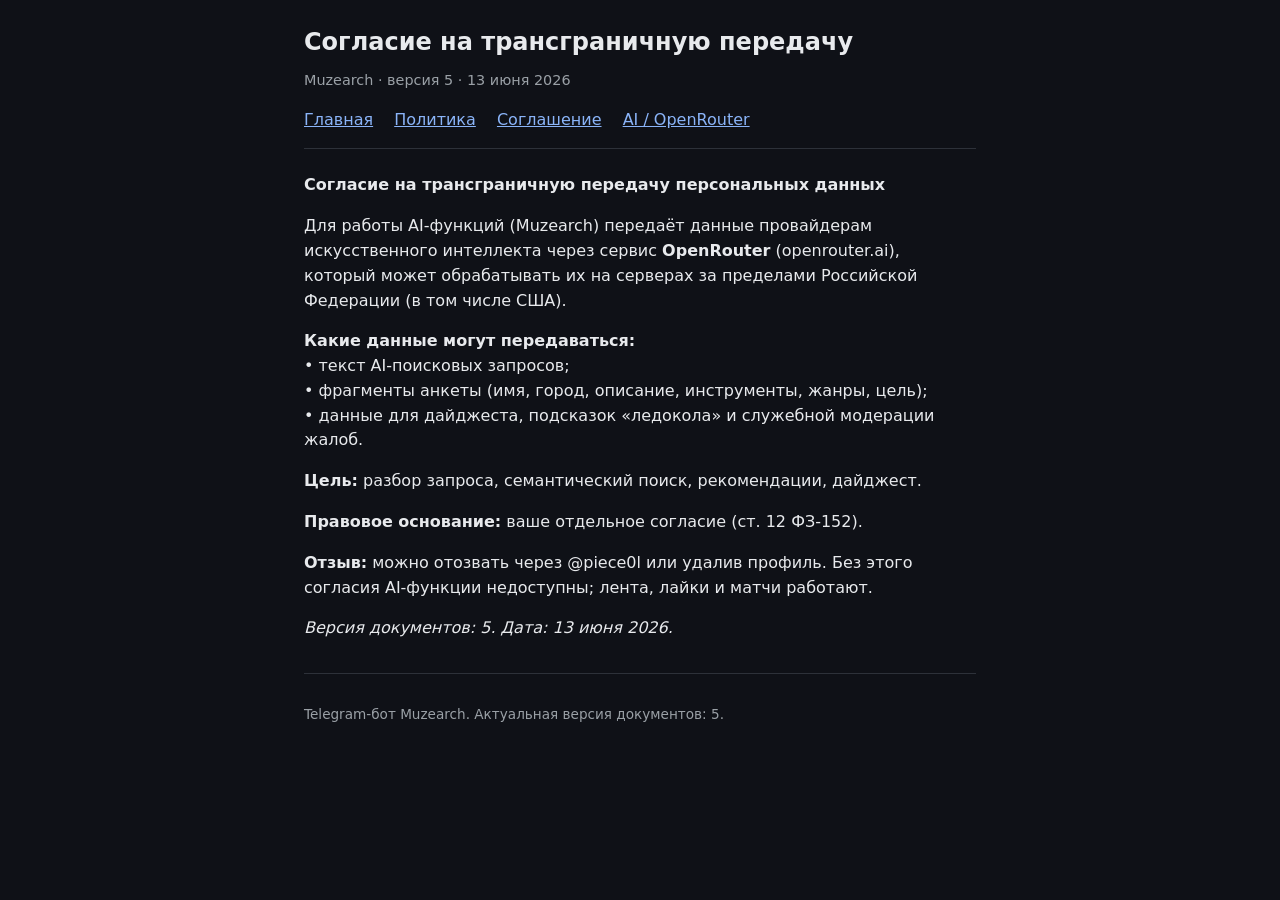
==== cross-border.html @ abd21898 "Add legal pages for GitHub Pages (Muzearch v5) Co-authored-by: Cursor <cursoragent@cursor.com>" ====
<!DOCTYPE html>
<html lang="ru">
<head>
  <meta charset="utf-8">
  <meta name="viewport" content="width=device-width, initial-scale=1">
  <title>Согласие на трансграничную передачу — Muzearch</title>
  <link rel="stylesheet" href="style.css">
</head>
<body>
  <header>
    <h1>Согласие на трансграничную передачу</h1>
    <p class="meta">Muzearch · версия 5 · 13 июня 2026</p>
    <nav>
      <a href="index.html">Главная</a>
      <a href="privacy.html">Политика</a>
      <a href="terms.html">Соглашение</a>
      <a href="cross-border.html">AI / OpenRouter</a>
    </nav>
  </header>
  <main>
    <p><strong>Согласие на трансграничную передачу персональных данных</strong></p><p>Для работы AI-функций (Muzearch) передаёт данные провайдерам искусственного интеллекта через сервис <strong>OpenRouter</strong> (openrouter.ai), который может обрабатывать их на серверах за пределами Российской Федерации (в том числе США).</p><p><strong>Какие данные могут передаваться:</strong><br>
• текст AI-поисковых запросов;<br>
• фрагменты анкеты (имя, город, описание, инструменты, жанры, цель);<br>
• данные для дайджеста, подсказок «ледокола» и служебной модерации жалоб.</p><p><strong>Цель:</strong> разбор запроса, семантический поиск, рекомендации, дайджест.</p><p><strong>Правовое основание:</strong> ваше отдельное согласие (ст. 12 ФЗ-152).</p><p><strong>Отзыв:</strong> можно отозвать через @piece0l или удалив профиль. Без этого согласия AI-функции недоступны; лента, лайки и матчи работают.</p><p><em>Версия документов: 5. Дата: 13 июня 2026.</em></p>
  </main>
  <footer>
    <p>Telegram-бот Muzearch. Актуальная версия документов: 5.</p>
  </footer>
</body>
</html>
---- style.css ----
:root {
  --bg: #0f1117;
  --text: #e8eaed;
  --muted: #9aa0a6;
  --link: #8ab4f8;
  --border: #2d3139;
}
* { box-sizing: border-box; }
body {
  font-family: system-ui, -apple-system, Segoe UI, Roboto, sans-serif;
  line-height: 1.55;
  max-width: 720px;
  margin: 0 auto;
  padding: 1.5rem;
  background: var(--bg);
  color: var(--text);
}
header { border-bottom: 1px solid var(--border); margin-bottom: 1.5rem; padding-bottom: 1rem; }
h1 { font-size: 1.5rem; margin: 0 0 0.5rem; }
.meta { color: var(--muted); font-size: 0.9rem; margin: 0 0 1rem; }
nav a { margin-right: 1rem; color: var(--link); }
main p { margin: 0 0 1rem; }
footer { margin-top: 2rem; padding-top: 1rem; border-top: 1px solid var(--border); color: var(--muted); font-size: 0.85rem; }
ul.docs { list-style: none; padding: 0; }
ul.docs li { margin: 0.75rem 0; }
ul.docs a { color: var(--link); font-size: 1.1rem; }
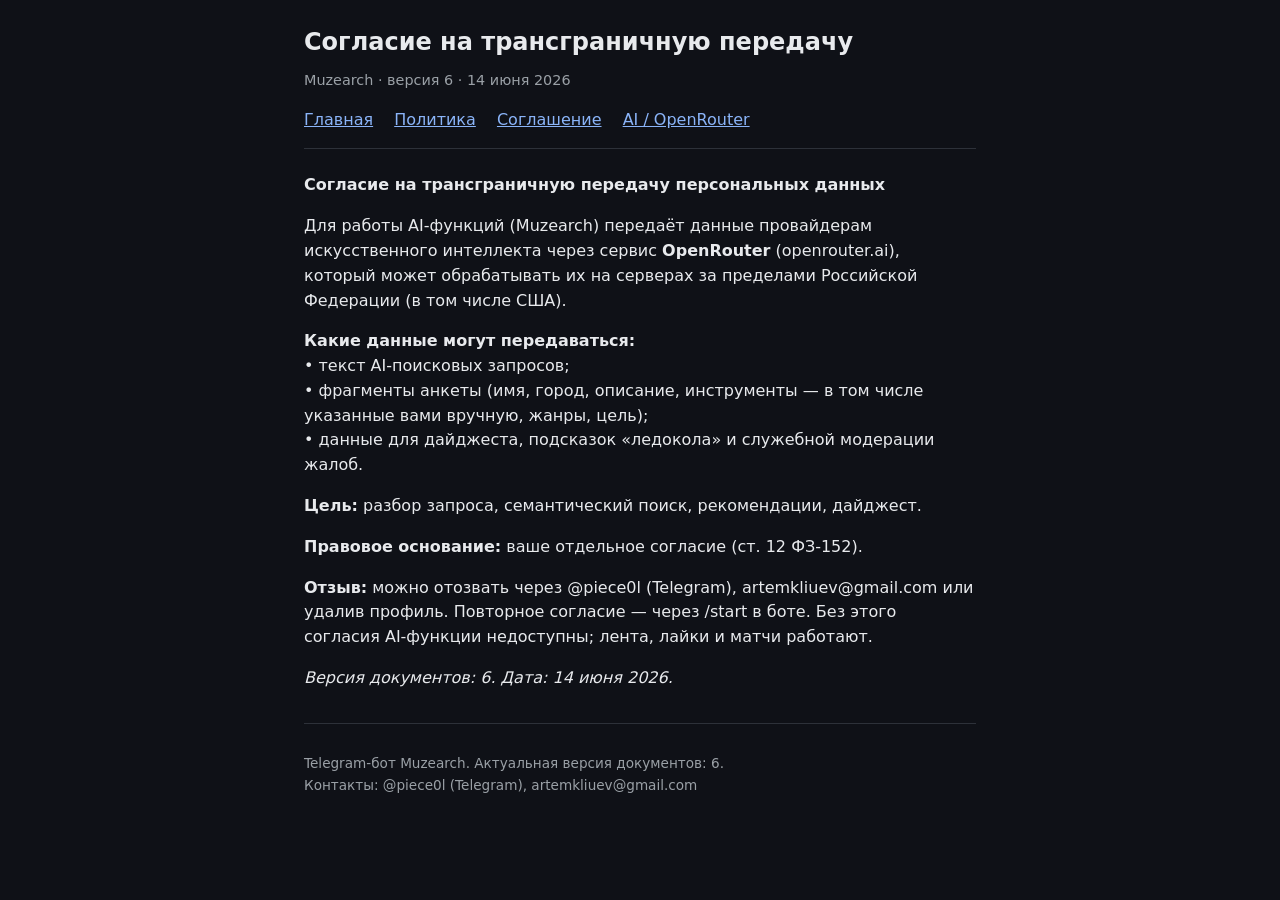
==== commit 474b3585: "Update legal documents to policy version 6 Co-authored-by: Cursor <cursoragent@cursor.com>" ====
--- a/cross-border.html
+++ b/cross-border.html
@@ -9,7 +9,7 @@
 <body>
   <header>
     <h1>Согласие на трансграничную передачу</h1>
-    <p class="meta">Muzearch · версия 5 · 13 июня 2026</p>
+    <p class="meta">Muzearch · версия 6 · 14 июня 2026</p>
     <nav>
       <a href="index.html">Главная</a>
       <a href="privacy.html">Политика</a>
@@ -20,11 +20,12 @@
   <main>
     <p><strong>Согласие на трансграничную передачу персональных данных</strong></p><p>Для работы AI-функций (Muzearch) передаёт данные провайдерам искусственного интеллекта через сервис <strong>OpenRouter</strong> (openrouter.ai), который может обрабатывать их на серверах за пределами Российской Федерации (в том числе США).</p><p><strong>Какие данные могут передаваться:</strong><br>
 • текст AI-поисковых запросов;<br>
-• фрагменты анкеты (имя, город, описание, инструменты, жанры, цель);<br>
-• данные для дайджеста, подсказок «ледокола» и служебной модерации жалоб.</p><p><strong>Цель:</strong> разбор запроса, семантический поиск, рекомендации, дайджест.</p><p><strong>Правовое основание:</strong> ваше отдельное согласие (ст. 12 ФЗ-152).</p><p><strong>Отзыв:</strong> можно отозвать через @piece0l или удалив профиль. Без этого согласия AI-функции недоступны; лента, лайки и матчи работают.</p><p><em>Версия документов: 5. Дата: 13 июня 2026.</em></p>
+• фрагменты анкеты (имя, город, описание, инструменты — в том числе указанные вами вручную, жанры, цель);<br>
+• данные для дайджеста, подсказок «ледокола» и служебной модерации жалоб.</p><p><strong>Цель:</strong> разбор запроса, семантический поиск, рекомендации, дайджест.</p><p><strong>Правовое основание:</strong> ваше отдельное согласие (ст. 12 ФЗ-152).</p><p><strong>Отзыв:</strong> можно отозвать через @piece0l (Telegram), artemkliuev@gmail.com или удалив профиль. Повторное согласие — через /start в боте. Без этого согласия AI-функции недоступны; лента, лайки и матчи работают.</p><p><em>Версия документов: 6. Дата: 14 июня 2026.</em></p>
   </main>
   <footer>
-    <p>Telegram-бот Muzearch. Актуальная версия документов: 5.</p>
+    <p>Telegram-бот Muzearch. Актуальная версия документов: 6.<br>
+    Контакты: @piece0l (Telegram), artemkliuev@gmail.com</p>
   </footer>
 </body>
 </html>
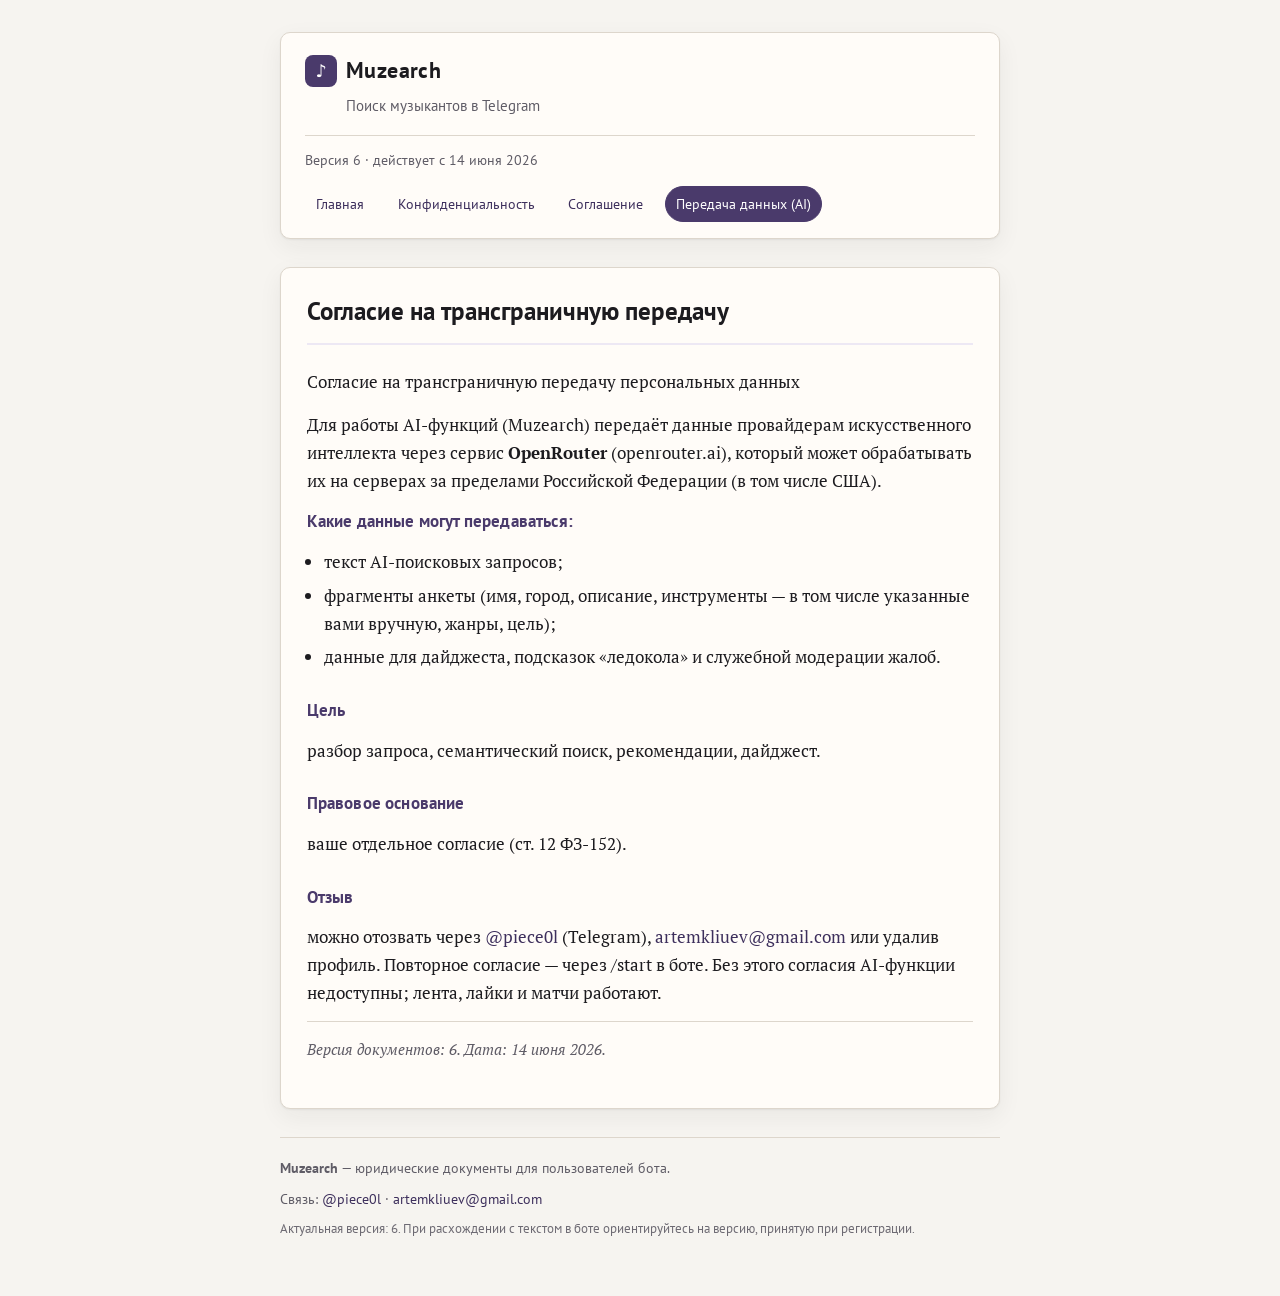
==== commit 27cbd5ba: "Redesign legal site: typography, sections, favicon Co-authored-by: Cursor <cursoragent@cursor.com>" ====
--- a/cross-border.html
+++ b/cross-border.html
@@ -3,29 +3,68 @@
 <head>
   <meta charset="utf-8">
   <meta name="viewport" content="width=device-width, initial-scale=1">
-  <title>Согласие на трансграничную передачу — Muzearch</title>
+  <meta name="description" content="Согласие на трансграничную передачу — Telegram-бот Muzearch. Версия 6.">
+  <title>Согласие на трансграничную передачу · Muzearch</title>
+  <link rel="icon" href="favicon.svg" type="image/svg+xml">
+  <link rel="preconnect" href="https://fonts.googleapis.com">
+  <link rel="preconnect" href="https://fonts.gstatic.com" crossorigin>
+  <link href="https://fonts.googleapis.com/css2?family=PT+Sans:wght@400;700&family=PT+Serif:ital,wght@0,400;0,700;1,400&display=swap" rel="stylesheet">
   <link rel="stylesheet" href="style.css">
 </head>
 <body>
-  <header>
-    <h1>Согласие на трансграничную передачу</h1>
-    <p class="meta">Muzearch · версия 6 · 14 июня 2026</p>
-    <nav>
+  <div class="page">
+    <header class="site-header">
+      <div class="brand">
+        <a class="brand-link" href="index.html">
+          <span class="brand-mark" aria-hidden="true">♪</span>
+          <span class="brand-name">Muzearch</span>
+        </a>
+        <p class="brand-tagline">Поиск музыкантов в Telegram</p>
+      </div>
+      <p class="doc-meta">Версия 6 · действует с 14 июня 2026</p>
+      <nav class="site-nav" aria-label="Документы">
       <a href="index.html">Главная</a>
-      <a href="privacy.html">Политика</a>
+      <a href="privacy.html">Конфиденциальность</a>
       <a href="terms.html">Соглашение</a>
-      <a href="cross-border.html">AI / OpenRouter</a>
-    </nav>
-  </header>
-  <main>
-    <p><strong>Согласие на трансграничную передачу персональных данных</strong></p><p>Для работы AI-функций (Muzearch) передаёт данные провайдерам искусственного интеллекта через сервис <strong>OpenRouter</strong> (openrouter.ai), который может обрабатывать их на серверах за пределами Российской Федерации (в том числе США).</p><p><strong>Какие данные могут передаваться:</strong><br>
-• текст AI-поисковых запросов;<br>
-• фрагменты анкеты (имя, город, описание, инструменты — в том числе указанные вами вручную, жанры, цель);<br>
-• данные для дайджеста, подсказок «ледокола» и служебной модерации жалоб.</p><p><strong>Цель:</strong> разбор запроса, семантический поиск, рекомендации, дайджест.</p><p><strong>Правовое основание:</strong> ваше отдельное согласие (ст. 12 ФЗ-152).</p><p><strong>Отзыв:</strong> можно отозвать через @piece0l (Telegram), artemkliuev@gmail.com или удалив профиль. Повторное согласие — через /start в боте. Без этого согласия AI-функции недоступны; лента, лайки и матчи работают.</p><p><em>Версия документов: 6. Дата: 14 июня 2026.</em></p>
-  </main>
-  <footer>
-    <p>Telegram-бот Muzearch. Актуальная версия документов: 6.<br>
-    Контакты: @piece0l (Telegram), artemkliuev@gmail.com</p>
-  </footer>
+      <a href="cross-border.html" class="active">Передача данных (AI)</a>
+      </nav>
+    </header>
+
+    <main class="content">
+      <h1 class="doc-title">Согласие на трансграничную передачу</h1>
+      <article class="prose">
+    <p class="lead">Согласие на трансграничную передачу персональных данных</p>
+    <p>Для работы AI-функций (Muzearch) передаёт данные провайдерам искусственного интеллекта через сервис <strong>OpenRouter</strong> (openrouter.ai), который может обрабатывать их на серверах за пределами Российской Федерации (в том числе США).</p>
+  <section class="legal-section">
+    <h2>Какие данные могут передаваться:</h2>
+    <ul class="legal-list">
+      <li>текст AI-поисковых запросов;</li>
+      <li>фрагменты анкеты (имя, город, описание, инструменты — в том числе указанные вами вручную, жанры, цель);</li>
+      <li>данные для дайджеста, подсказок «ледокола» и служебной модерации жалоб.</li>
+    </ul>
+  </section>
+  <section class="legal-section">
+    <h2>Цель</h2>
+    <p>разбор запроса, семантический поиск, рекомендации, дайджест.</p>
+  </section>
+  <section class="legal-section">
+    <h2>Правовое основание</h2>
+    <p>ваше отдельное согласие (ст. 12 ФЗ-152).</p>
+  </section>
+  <section class="legal-section">
+    <h2>Отзыв</h2>
+    <p>можно отозвать через <a href="https://t.me/piece0l">@piece0l</a> (Telegram), <a href="mailto:artemkliuev@gmail.com">artemkliuev@gmail.com</a> или удалив профиль. Повторное согласие — через /start в боте. Без этого согласия AI-функции недоступны; лента, лайки и матчи работают.</p>
+    <p class="doc-version"><em>Версия документов: 6. Дата: 14 июня 2026.</em></p>
+  </section>
+</article>
+    </main>
+
+    <footer class="site-footer">
+      <p><strong>Muzearch</strong> — юридические документы для пользователей бота.</p>
+      <p class="contacts">Связь: <a href="https://t.me/piece0l">@piece0l</a>
+        · <a href="mailto:artemkliuev@gmail.com">artemkliuev@gmail.com</a></p>
+      <p class="fine-print">Актуальная версия: 6. При расхождении с текстом в боте ориентируйтесь на версию, принятую при регистрации.</p>
+    </footer>
+  </div>
 </body>
 </html>
--- a/style.css
+++ b/style.css
@@ -1,26 +1,280 @@
 :root {
-  --bg: #0f1117;
-  --text: #e8eaed;
-  --muted: #9aa0a6;
-  --link: #8ab4f8;
-  --border: #2d3139;
-}
+  --bg: #f6f4f0;
+  --paper: #fffcf8;
+  --text: #1c1b1f;
+  --muted: #5f5c66;
+  --line: #ddd6cc;
+  --accent: #4a3a6b;
+  --accent-soft: #ede8f4;
+  --link: #3d2f5c;
+  --link-hover: #2a2040;
+  --radius: 10px;
+  --shadow: 0 1px 2px rgba(28, 27, 31, 0.06), 0 8px 24px rgba(28, 27, 31, 0.06);
+}
+
 * { box-sizing: border-box; }
+
+html { scroll-behavior: smooth; }
+
 body {
-  font-family: system-ui, -apple-system, Segoe UI, Roboto, sans-serif;
+  margin: 0;
+  font-family: "PT Serif", Georgia, "Times New Roman", serif;
+  font-size: 17px;
+  line-height: 1.65;
+  color: var(--text);
+  background: var(--bg);
+  -webkit-font-smoothing: antialiased;
+}
+
+.page {
+  max-width: 760px;
+  margin: 0 auto;
+  padding: 2rem 1.25rem 3rem;
+}
+
+.site-header {
+  background: var(--paper);
+  border: 1px solid var(--line);
+  border-radius: var(--radius);
+  box-shadow: var(--shadow);
+  padding: 1.25rem 1.5rem 1rem;
+  margin-bottom: 1.75rem;
+}
+
+.brand-link {
+  display: inline-flex;
+  align-items: center;
+  gap: 0.55rem;
+  text-decoration: none;
+  color: var(--text);
+}
+
+.brand-mark {
+  display: inline-flex;
+  align-items: center;
+  justify-content: center;
+  width: 2rem;
+  height: 2rem;
+  border-radius: 8px;
+  background: var(--accent);
+  color: #fff;
+  font-family: "PT Sans", system-ui, sans-serif;
+  font-size: 1.1rem;
+  font-weight: 700;
+}
+
+.brand-name {
+  font-family: "PT Sans", system-ui, sans-serif;
+  font-size: 1.35rem;
+  font-weight: 700;
+  letter-spacing: 0.02em;
+}
+
+.brand-tagline {
+  margin: 0.35rem 0 0 2.55rem;
+  font-family: "PT Sans", system-ui, sans-serif;
+  font-size: 0.92rem;
+  color: var(--muted);
+}
+
+.doc-meta {
+  margin: 1rem 0 0.85rem;
+  padding-top: 0.85rem;
+  border-top: 1px solid var(--line);
+  font-family: "PT Sans", system-ui, sans-serif;
+  font-size: 0.88rem;
+  color: var(--muted);
+}
+
+.site-nav {
+  display: flex;
+  flex-wrap: wrap;
+  gap: 0.45rem 0.65rem;
+}
+
+.site-nav a {
+  font-family: "PT Sans", system-ui, sans-serif;
+  font-size: 0.88rem;
+  text-decoration: none;
+  color: var(--link);
+  padding: 0.35rem 0.65rem;
+  border-radius: 999px;
+  border: 1px solid transparent;
+}
+
+.site-nav a:hover {
+  background: var(--accent-soft);
+  border-color: #d8cfe8;
+}
+
+.site-nav a.active {
+  background: var(--accent);
+  color: #fff;
+  border-color: var(--accent);
+}
+
+.content {
+  background: var(--paper);
+  border: 1px solid var(--line);
+  border-radius: var(--radius);
+  box-shadow: var(--shadow);
+  padding: 1.75rem 1.6rem 2rem;
+}
+
+.doc-title {
+  font-family: "PT Sans", system-ui, sans-serif;
+  font-size: 1.55rem;
+  font-weight: 700;
+  line-height: 1.25;
+  margin: 0 0 1.5rem;
+  padding-bottom: 1rem;
+  border-bottom: 2px solid var(--accent-soft);
+}
+
+.prose p {
+  margin: 0 0 0.85rem;
+}
+
+.legal-section {
+  margin-bottom: 1.6rem;
+}
+
+.legal-section:last-child {
+  margin-bottom: 0;
+}
+
+.legal-section h2 {
+  font-family: "PT Sans", system-ui, sans-serif;
+  font-size: 1.05rem;
+  font-weight: 700;
+  color: var(--accent);
+  margin: 0 0 0.75rem;
+  letter-spacing: 0.01em;
+}
+
+.clause-num {
+  font-family: "PT Sans", system-ui, sans-serif;
+  font-weight: 700;
+  color: var(--muted);
+  font-size: 0.92em;
+}
+
+.lead {
+  font-size: 1.05rem;
+  margin-bottom: 1.1rem;
+}
+
+.legal-list {
+  margin: 0 0 0.85rem 1.1rem;
+  padding: 0;
+}
+
+.legal-list li {
+  margin-bottom: 0.35rem;
+}
+
+.doc-version {
+  margin-top: 1.25rem;
+  padding-top: 1rem;
+  border-top: 1px solid var(--line);
+  font-size: 0.92rem;
+  color: var(--muted);
+}
+
+.prose a {
+  color: var(--link);
+  text-decoration: none;
+}
+
+.prose a:hover {
+  text-decoration: underline;
+}
+
+.intro {
+  font-size: 1.02rem;
+  color: var(--muted);
+  margin: 0 0 1.5rem;
+  line-height: 1.6;
+}
+
+.doc-cards {
+  list-style: none;
+  margin: 0;
+  padding: 0;
+  display: grid;
+  gap: 0.85rem;
+}
+
+.doc-cards li { margin: 0; }
+
+.doc-cards a {
+  display: block;
+  padding: 1rem 1.1rem;
+  border: 1px solid var(--line);
+  border-radius: var(--radius);
+  text-decoration: none;
+  color: inherit;
+  background: #fff;
+  transition: border-color 0.15s, box-shadow 0.15s;
+}
+
+.doc-cards a:hover {
+  border-color: #c9bdd8;
+  box-shadow: 0 4px 16px rgba(74, 58, 107, 0.08);
+}
+
+.doc-cards strong {
+  display: block;
+  font-family: "PT Sans", system-ui, sans-serif;
+  font-size: 1.02rem;
+  color: var(--accent);
+  margin-bottom: 0.25rem;
+}
+
+.doc-cards span {
+  font-size: 0.92rem;
+  color: var(--muted);
+}
+
+.contact-box {
+  margin-top: 1.75rem;
+  padding: 1rem 1.1rem;
+  background: var(--accent-soft);
+  border-radius: var(--radius);
+  font-family: "PT Sans", system-ui, sans-serif;
+  font-size: 0.95rem;
+}
+
+.contact-box a {
+  color: var(--link);
+}
+
+.site-footer {
+  margin-top: 1.75rem;
+  padding-top: 1.25rem;
+  border-top: 1px solid var(--line);
+  font-family: "PT Sans", system-ui, sans-serif;
+  font-size: 0.88rem;
+  color: var(--muted);
   line-height: 1.55;
-  max-width: 720px;
-  margin: 0 auto;
-  padding: 1.5rem;
-  background: var(--bg);
-  color: var(--text);
-}
-header { border-bottom: 1px solid var(--border); margin-bottom: 1.5rem; padding-bottom: 1rem; }
-h1 { font-size: 1.5rem; margin: 0 0 0.5rem; }
-.meta { color: var(--muted); font-size: 0.9rem; margin: 0 0 1rem; }
-nav a { margin-right: 1rem; color: var(--link); }
-main p { margin: 0 0 1rem; }
-footer { margin-top: 2rem; padding-top: 1rem; border-top: 1px solid var(--border); color: var(--muted); font-size: 0.85rem; }
-ul.docs { list-style: none; padding: 0; }
-ul.docs li { margin: 0.75rem 0; }
-ul.docs a { color: var(--link); font-size: 1.1rem; }
+}
+
+.site-footer p { margin: 0 0 0.55rem; }
+
+.site-footer a {
+  color: var(--link);
+  text-decoration: none;
+}
+
+.site-footer a:hover { text-decoration: underline; }
+
+.fine-print {
+  font-size: 0.8rem;
+  opacity: 0.9;
+}
+
+@media (max-width: 600px) {
+  .page { padding: 1rem 0.85rem 2rem; }
+  .content { padding: 1.25rem 1rem 1.5rem; }
+  .brand-tagline { margin-left: 0; }
+}
